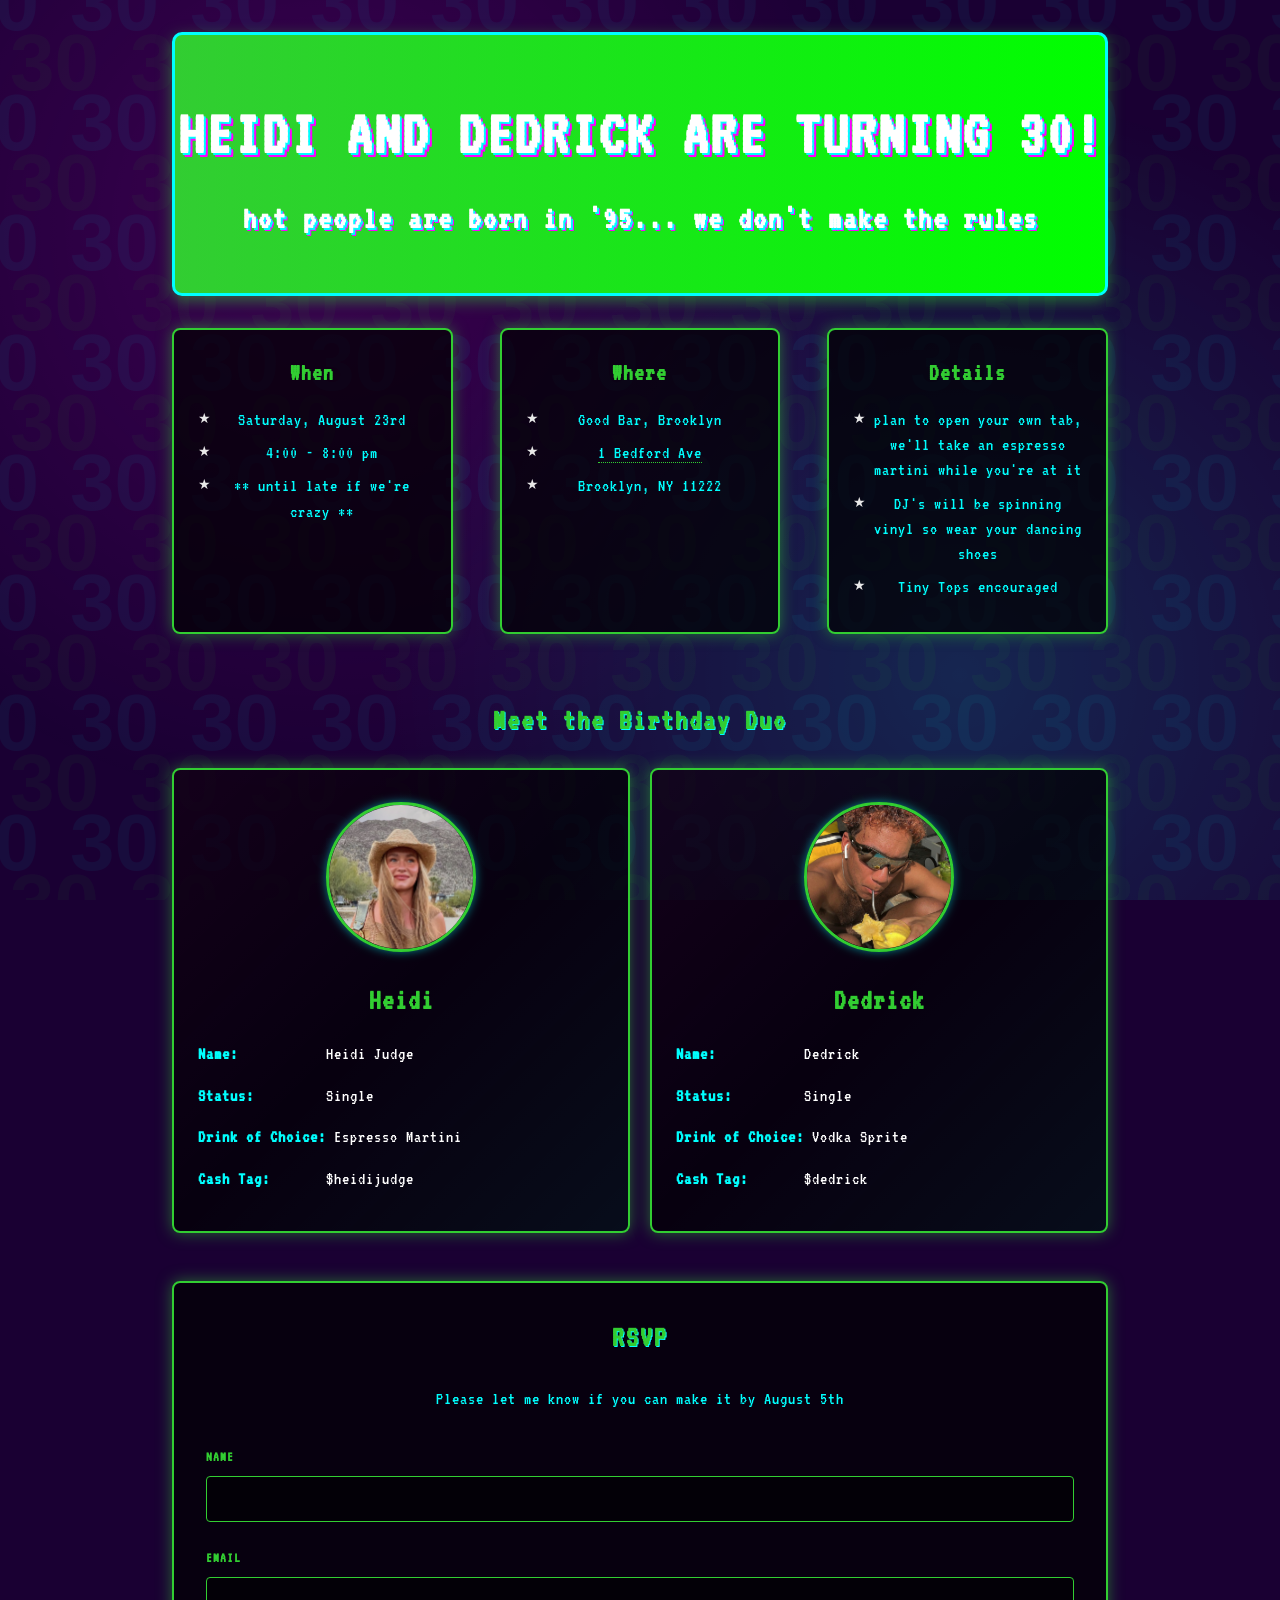
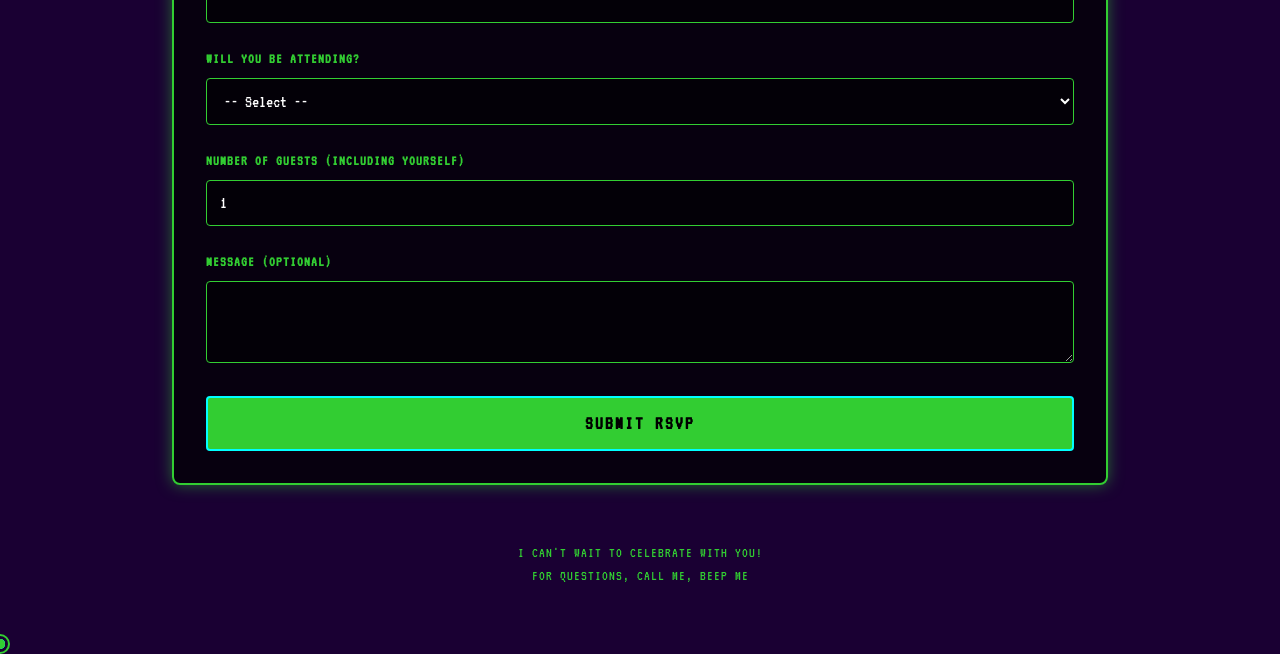
==== index.html @ 0c401581 "Fix form action URL by removing duplicate prefix" ====
<!DOCTYPE html>
<html lang="en">
<head>
    <meta charset="UTF-8">
    <meta name="viewport" content="width=device-width, initial-scale=1.0">
    <title>My 30th Birthday Celebration - Y2K Style!</title>
    <link rel="stylesheet" href="styles.css">
    <link href="https://fonts.googleapis.com/css2?family=VT323&display=swap" rel="stylesheet">
</head>
<body>
    <div class="container">
        <header>
            <h1>Heidi and Dedrick are turning 30!</h1>
            <h2 class="birthday-name">hot people are born in '95... we don't make the rules </h2>
        </header>
        
        <section class="details">
            <div class="detail-item">
                <h3>When</h3>
                <p class="star-bullet">Saturday, August 23rd </p>
                <p class="star-bullet">4:00 - 8:00 pm</p>
                <p class="star-bullet">** until late if we're crazy **</p>
                
            </div>
            
            <div class="detail-item">
                <h3>Where</h3>
                <p class="star-bullet">Good Bar, Brooklyn</p>
                <p class="star-bullet"><a href="https://www.google.com/maps/place/Good+Bar/data=!4m2!3m1!1s0x0:0xf91e7366af03e8f9?sa=X&ved=1t:2428&ictx=111" target="_blank">1 Bedford Ave</a></p>
                <p class="star-bullet">Brooklyn, NY 11222</p>
            </div>
            
            <div class="detail-item">
                <h3>Details</h3>
                <p class="star-bullet">plan to open your own tab, we'll take an espresso martini while you're at it </p>
                <p class="star-bullet">DJ's will be spinning vinyl so wear your dancing shoes</p>
                <p class="star-bullet">Tiny Tops encouraged</p>
            </div>
        </section>
        
        <section class="bio-section">
            <h2>Meet the Birthday Duo</h2>
            <div class="bio-container">
                <div class="bio-box">
                    <div class="bio-photo">
                        <img src="images/IMG_8978.jpg" alt="Heidi">
                    </div>
                    <h3>Heidi</h3>
                    <div class="bio-item">
                        <span class="bio-label">Name:</span>
                        <span class="bio-value">Heidi Judge</span>
                    </div>
                    <div class="bio-item">
                        <span class="bio-label">Status:</span>
                        <span class="bio-value">Single</span>
                    </div>
                    <div class="bio-item">
                        <span class="bio-label">Drink of Choice:</span>
                        <span class="bio-value">Espresso Martini</span>
                    </div>
                    <div class="bio-item">
                        <span class="bio-label">Cash Tag:</span>
                        <span class="bio-value">$heidijudge</span>
                    </div>
                </div>
                
                <div class="bio-box">
                    <div class="bio-photo">
                        <img src="images/IMG_8967.jpeg" alt="Dedrick">
                    </div>
                    <h3>Dedrick</h3>
                    <div class="bio-item">
                        <span class="bio-label">Name:</span>
                        <span class="bio-value">Dedrick</span>
                    </div>
                    <div class="bio-item">
                        <span class="bio-label">Status:</span>
                        <span class="bio-value">Single</span>
                    </div>
                    <div class="bio-item">
                        <span class="bio-label">Drink of Choice:</span>
                        <span class="bio-value">Vodka Sprite</span>
                    </div>
                    <div class="bio-item">
                        <span class="bio-label">Cash Tag:</span>
                        <span class="bio-value">$dedrick</span>
                    </div>
                </div>
            </div>
        </section>
        
        <section class="rsvp">
            <h2>RSVP</h2>
            <p>Please let me know if you can make it by August 5th</p>
            <form id="rsvp-form" action="https://formspree.io/f/xjkwgnjy" method="POST">
                <div class="form-group">
                    <label for="name">Name</label>
                    <input type="text" id="name" name="name" required>
                </div>
                
                <div class="form-group">
                    <label for="email">Email</label>
                    <input type="email" id="email" name="email" required>
                </div>
                
                <div class="form-group">
                    <label for="attending">Will you be attending?</label>
                    <select id="attending" name="attending" required>
                        <option value="">-- Select --</option>
                        <option value="yes">Yes, I'll be there!</option>
                        <option value="no">Sorry, I can't make it</option>
                    </select>
                </div>
                
                <div class="form-group">
                    <label for="guests">Number of guests (including yourself)</label>
                    <input type="number" id="guests" name="guests" min="1" max="2" value="1">
                </div>
                
                <div class="form-group">
                    <label for="message">Message (optional)</label>
                    <textarea id="message" name="message" rows="3"></textarea>
                </div>
                
                <!-- Hidden fields for Formspree configuration -->
                <input type="hidden" name="_next" value="thanks.html">
                <input type="hidden" name="_subject" value="New RSVP for 30th Birthday Party!">
                <input type="hidden" name="_cc" value="heidijudge22@gmail.com">
                
                <button type="submit" class="btn">Submit RSVP</button>
                <div id="form-status" class="form-status"></div>
            </form>
        </section> 
        
        <footer>
            <p>I can't wait to celebrate with you!</p>
            <p>For questions, call me, beep me</p>
        </footer>
    </div>

    <script src="confetti.js"></script>
    <script src="script.js"></script>
    <script src="form-handler.js"></script>
</body>
</html>
---- styles.css ----
/* Y2K-Inspired Styles for Birthday Invitation Website */

@import url('https://fonts.googleapis.com/css2?family=VT323&display=swap');

* {
    margin: 0;
    padding: 0;
    box-sizing: border-box;
}

body {
    font-family: 'VT323', monospace;
    line-height: 1.6;
    background-color: #1a0033; /* Deep purple background */
    color: #fff;
    letter-spacing: 1px;
    font-size: 18px;
    position: relative;
}

/* Create the "30" background pattern */
body::before {
    content: "";
    position: fixed;
    top: 0;
    left: 0;
    width: 100%;
    height: 100%;
    pointer-events: none;
    background-image: 
        url("data:image/svg+xml,%3Csvg xmlns='http://www.w3.org/2000/svg' width='120' height='120' viewBox='0 0 120 120'%3E%3Ctext x='10' y='90' font-family='Arial' font-size='80' font-weight='bold' fill='%2332CD32' fill-opacity='0.1'%3E30%3C/text%3E%3C/svg%3E"),
        url("data:image/svg+xml,%3Csvg xmlns='http://www.w3.org/2000/svg' width='120' height='120' viewBox='0 0 120 120'%3E%3Ctext x='10' y='90' font-family='Arial' font-size='80' font-weight='bold' fill='%2300FFFF' fill-opacity='0.1'%3E30%3C/text%3E%3C/svg%3E");
    background-position: 0 0, 60px 60px;
    background-size: 120px 120px;
    opacity: 0.5;
    z-index: -1;
}

/* Add a gradient overlay */
body::after {
    content: "";
    position: fixed;
    top: 0;
    left: 0;
    width: 100%;
    height: 100%;
    pointer-events: none;
    background: 
        radial-gradient(circle at 25% 25%, rgba(255, 0, 255, 0.15) 0%, transparent 50%),
        radial-gradient(circle at 75% 75%, rgba(0, 255, 255, 0.15) 0%, transparent 50%);
    z-index: -2;
}

.container {
    max-width: 1000px;
    margin: 0 auto;
    padding: 2rem;
}

header {
    text-align: center;
    padding: 3rem 0;
    background: linear-gradient(to right, #32CD32, #00FF00);
    border-radius: 10px;
    margin-bottom: 2rem;
    box-shadow: 0 5px 15px rgba(50, 205, 50, 0.5);
    border: 3px solid #00FFFF;
}

h1 {
    font-family: 'VT323', monospace;
    font-size: 4rem;
    color: #fff;
    text-shadow: 2px 2px 0 #00FFFF, 4px 4px 0 #FF00FF;
    margin-bottom: 0.5rem;
    letter-spacing: 2px;
    text-transform: uppercase;
}

h2 {
    font-size: 1.8rem;
    color: #fff;
    font-weight: 700;
    text-shadow: 1px 1px 0 #00FFFF;
    letter-spacing: 1px;
}

.birthday-name {
    font-family: 'VT323', monospace;
    font-size: 2rem;
    text-shadow: 2px 2px 0 #00FFFF, 3px 3px 0 #FF00FF;
    letter-spacing: 2px;
    margin-top: 0.5rem;
}

.details {
    display: flex;
    flex-wrap: wrap;
    justify-content: space-between;
    margin-bottom: 3rem;
}

.detail-item {
    flex-basis: 30%;
    background-color: rgba(0, 0, 0, 0.7);
    padding: 1.5rem;
    border-radius: 8px;
    box-shadow: 0 0 15px rgba(50, 205, 50, 0.5);
    text-align: center;
    margin-bottom: 1rem;
    border: 2px solid #32CD32;
}

.detail-item h3 {
    font-size: 1.5rem;
    color: #32CD32;
    margin-bottom: 1rem;
    font-weight: 700;
    font-family: 'VT323', monospace;
    letter-spacing: 1px;
}

.detail-item p {
    margin-bottom: 0.5rem;
    color: #00FFFF;
    line-height: 1.4;
}

/* Bio Section Styles */
.bio-section {
    margin-bottom: 3rem;
}

.bio-section h2 {
    text-align: center;
    color: #32CD32;
    margin-bottom: 1.5rem;
    font-family: 'VT323', monospace;
    letter-spacing: 2px;
    text-shadow: 1px 1px 0 #00FFFF;
}

.bio-container {
    display: flex;
    flex-wrap: wrap;
    justify-content: space-between;
    gap: 20px;
}

.bio-box {
    flex: 1;
    min-width: 280px;
    background-color: rgba(0, 0, 0, 0.7);
    padding: 1.5rem;
    padding-top: 2rem;
    border-radius: 8px;
    box-shadow: 0 0 15px rgba(50, 205, 50, 0.5);
    border: 2px solid #32CD32;
    position: relative;
    overflow: hidden;
}

.bio-box::before {
    content: "";
    position: absolute;
    top: 0;
    left: 0;
    right: 0;
    bottom: 0;
    background: linear-gradient(135deg, rgba(255, 0, 255, 0.05) 0%, transparent 50%, rgba(0, 255, 255, 0.05) 100%);
    pointer-events: none;
    z-index: 0;
}

.bio-photo {
    text-align: center;
    margin-bottom: 1rem;
    position: relative;
    z-index: 1;
}

.bio-photo img {
    width: 150px;
    height: 150px;
    object-fit: cover;
    border-radius: 50%;
    border: 3px solid #32CD32;
    box-shadow: 0 0 10px rgba(0, 255, 255, 0.5);
    transition: transform 0.3s ease, box-shadow 0.3s ease;
}

.bio-photo img:hover {
    transform: scale(1.05);
    box-shadow: 0 0 15px rgba(0, 255, 255, 0.8);
}

.bio-box h3 {
    color: #32CD32;
    font-size: 1.8rem;
    margin-bottom: 1rem;
    text-align: center;
    font-family: 'VT323', monospace;
    letter-spacing: 1px;
    position: relative;
    z-index: 1;
}

.bio-item {
    margin-bottom: 0.8rem;
    position: relative;
    z-index: 1;
    display: flex;
    flex-wrap: wrap;
}

.bio-label {
    color: #00FFFF;
    font-weight: bold;
    margin-right: 0.5rem;
    min-width: 120px;
}

.bio-value {
    color: #FFFFFF;
}

.star-bullet {
    position: relative;
    padding-left: 20px;
    text-indent: 0;
    margin-left: 0;
}

.star-bullet::before {
    content: "★";
    position: absolute;
    left: 0;
    top: 2px; /* Adjusted to better align with text */
    color: #E8E8E8; /* Brighter silver color */
    font-size: 14px;
    display: inline-block;
    width: 14px;
    text-align: center;
}

/* Style for location link */
.star-bullet a {
    color: #00FFFF;
    text-decoration: none;
    border-bottom: 1px dotted #32CD32;
    transition: all 0.3s ease;
}

.star-bullet a:hover {
    color: #32CD32;
    border-bottom: 1px solid #00FFFF;
    text-shadow: 0 0 5px rgba(0, 255, 255, 0.5);
}

.rsvp {
    background-color: rgba(0, 0, 0, 0.7);
    padding: 2rem;
    border-radius: 8px;
    box-shadow: 0 0 15px rgba(50, 205, 50, 0.5);
    margin-bottom: 2rem;
    border: 2px solid #32CD32;
}

.rsvp h2 {
    color: #32CD32;
    text-align: center;
    margin-bottom: 1.5rem;
    font-family: 'VT323', monospace;
    letter-spacing: 2px;
}

.rsvp p {
    text-align: center;
    margin-bottom: 2rem;
    color: #00FFFF;
}

.form-group {
    margin-bottom: 1.5rem;
}

label {
    display: block;
    margin-bottom: 0.5rem;
    font-weight: 600;
    color: #32CD32;
    text-transform: uppercase;
    letter-spacing: 1px;
    font-size: 0.9rem;
}

input, select, textarea {
    width: 100%;
    padding: 0.8rem;
    background-color: rgba(0, 0, 0, 0.5);
    border: 1px solid #32CD32;
    border-radius: 4px;
    font-family: 'VT323', monospace;
    font-size: 1.1rem;
    color: #fff;
}

input:focus, select:focus, textarea:focus {
    outline: none;
    box-shadow: 0 0 10px rgba(50, 205, 50, 0.8);
    border-color: #00FFFF;
}

.btn {
    display: block;
    width: 100%;
    padding: 1rem;
    background-color: #32CD32;
    color: #000;
    border: none;
    border-radius: 4px;
    font-size: 1.2rem;
    font-weight: 600;
    cursor: pointer;
    transition: all 0.3s ease;
    text-transform: uppercase;
    letter-spacing: 2px;
    border: 2px solid #00FFFF;
    font-family: 'VT323', monospace;
}

.btn:hover {
    background-color: #00FF00;
    box-shadow: 0 0 15px rgba(50, 205, 50, 0.8);
    transform: scale(1.02);
}

footer {
    text-align: center;
    padding: 1.5rem 0;
    color: #32CD32;
    font-size: 0.9rem;
    text-transform: uppercase;
    letter-spacing: 1px;
}

/* Responsive Design */
@media (max-width: 768px) {
    .details {
        flex-direction: column;
    }
    
    .detail-item {
        flex-basis: 100%;
        margin-bottom: 1.5rem;
    }
    
    .bio-container {
        flex-direction: column;
    }
    
    .bio-box {
        margin-bottom: 1.5rem;
    }
    
    h1 {
        font-size: 3rem;
    }
    
    h2 {
        font-size: 1.5rem;
    }
}

/* Google Form Styling */
.google-form-container {
    width: 100%;
    margin: 20px 0;
}

#google-form {
    width: 100%;
    min-height: 700px;
    border: 2px solid #32CD32;
    border-radius: 8px;
    background-color: rgba(0, 0, 0, 0.5);
}

.google-form-link {
    margin: 30px 0;
    text-align: center;
}

/* Form Status Styling */
.form-status {
    margin-top: 20px;
    padding: 10px;
    border-radius: 5px;
    text-align: center;
    font-size: 1.2rem;
    display: none;
}

.form-status.success {
    display: block;
    background-color: rgba(50, 205, 50, 0.2);
    border: 2px solid #32CD32;
    color: #32CD32;
}

.form-status.error {
    display: block;
    background-color: rgba(255, 0, 0, 0.2);
    border: 2px solid #FF0000;
    color: #FF0000;
}
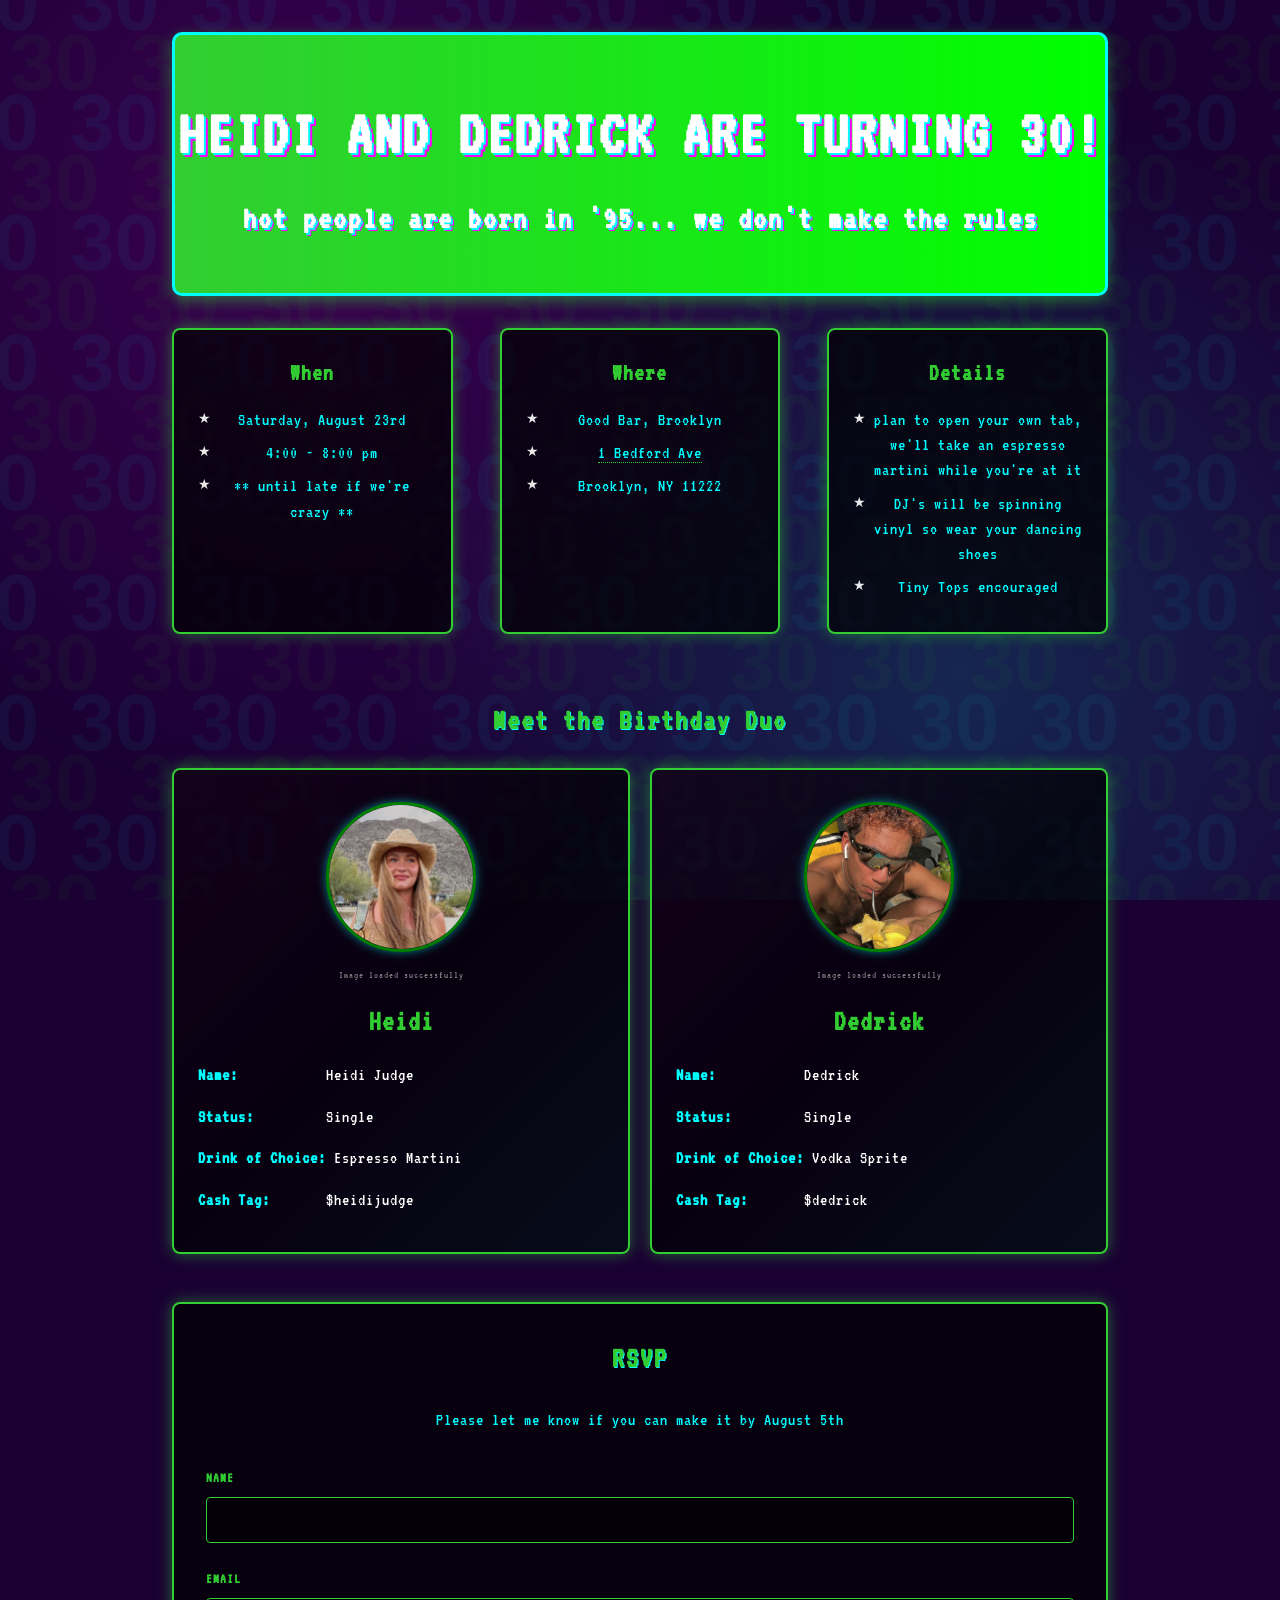
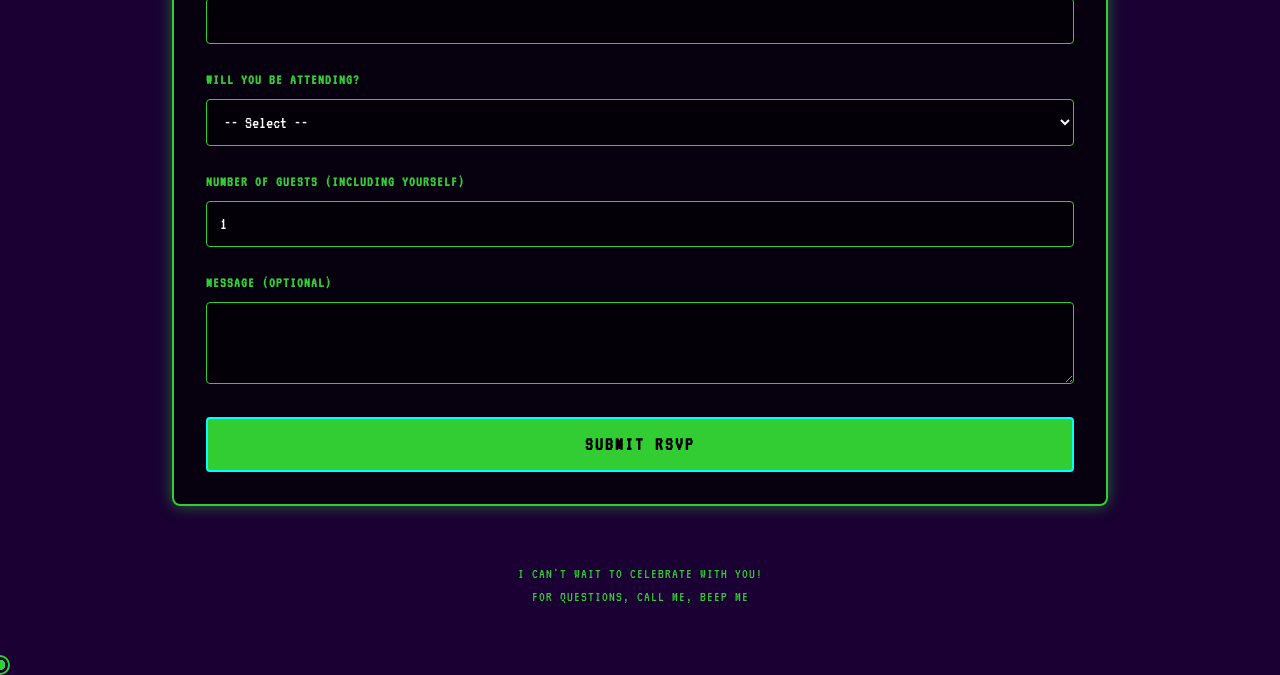
==== commit c3d851ab: "Add debugging for bio photos and direct image test page" ====
--- a/index.html
+++ b/index.html
@@ -43,7 +43,13 @@
             <div class="bio-container">
                 <div class="bio-box">
                     <div class="bio-photo">
-                        <img src="images/IMG_8978.jpg" alt="Heidi">
+                        <img src="IMG_8978.jpg" alt="Heidi" 
+                             style="width: 150px; height: 150px; object-fit: cover; border-radius: 50%; border: 3px solid #32CD32; box-shadow: 0 0 10px rgba(0, 255, 255, 0.5);"
+                             onload="this.style.border='3px solid green'; this.parentNode.querySelector('div').textContent='Image loaded successfully';"
+                             onerror="this.style.border='2px solid red'; this.style.width='50px'; this.style.height='50px'; this.alt='Image failed to load';"
+                        >
+                        <!-- Debug info -->
+                        <div style="font-size: 10px; color: #888; margin-top: 5px;">Image path: IMG_8978.jpg</div>
                     </div>
                     <h3>Heidi</h3>
                     <div class="bio-item">
@@ -66,7 +72,13 @@
                 
                 <div class="bio-box">
                     <div class="bio-photo">
-                        <img src="images/IMG_8967.jpeg" alt="Dedrick">
+                        <img src="IMG_8967.jpeg" alt="Dedrick" 
+                             style="width: 150px; height: 150px; object-fit: cover; border-radius: 50%; border: 3px solid #32CD32; box-shadow: 0 0 10px rgba(0, 255, 255, 0.5);"
+                             onload="this.style.border='3px solid green'; this.parentNode.querySelector('div').textContent='Image loaded successfully';"
+                             onerror="this.style.border='2px solid red'; this.style.width='50px'; this.style.height='50px'; this.alt='Image failed to load';"
+                        >
+                        <!-- Debug info -->
+                        <div style="font-size: 10px; color: #888; margin-top: 5px;">Image path: IMG_8967.jpeg</div>
                     </div>
                     <h3>Dedrick</h3>
                     <div class="bio-item">
@@ -92,7 +104,7 @@
         <section class="rsvp">
             <h2>RSVP</h2>
             <p>Please let me know if you can make it by August 5th</p>
-            <form id="rsvp-form" action="https://formspree.io/f/xjkwgnjy" method="POST">
+            <form id="rsvp-form" action="https://formspree.io/f/xwpovgye" method="POST">
                 <div class="form-group">
                     <label for="name">Name</label>
                     <input type="text" id="name" name="name" required>
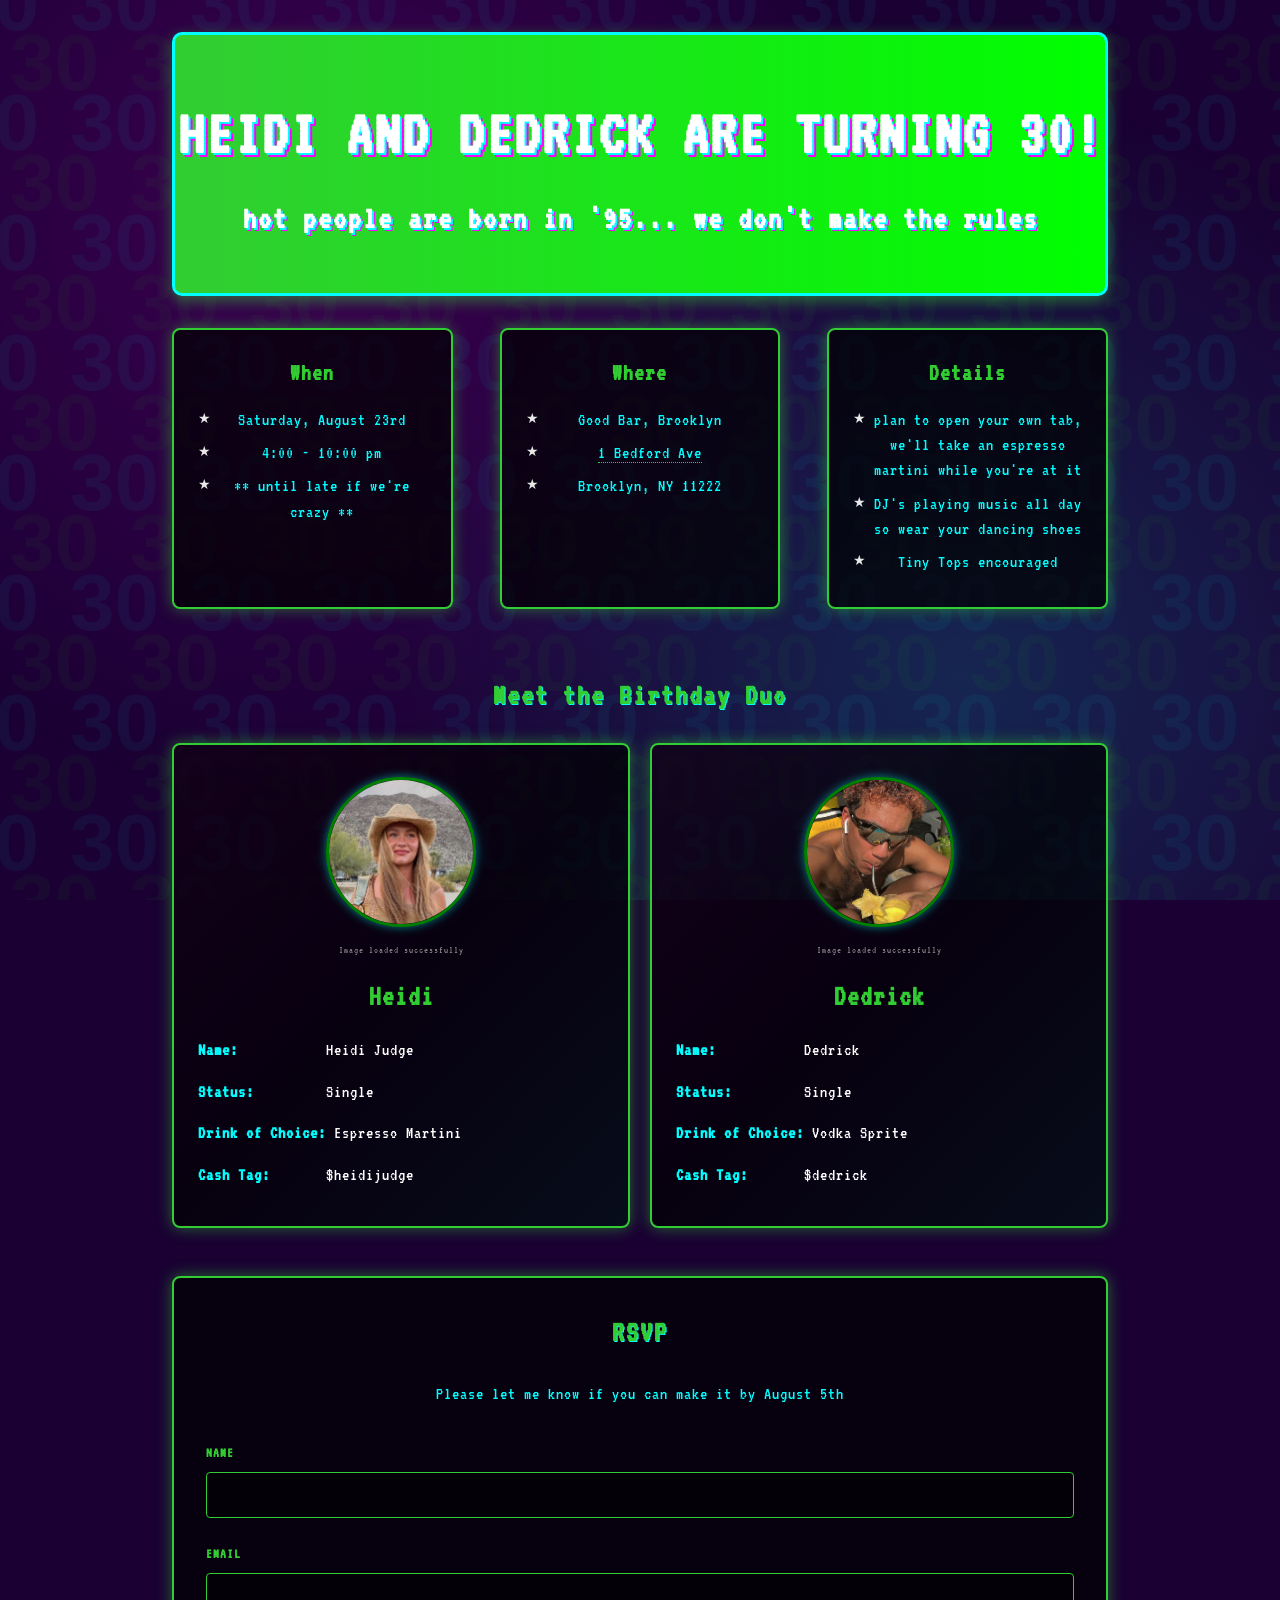
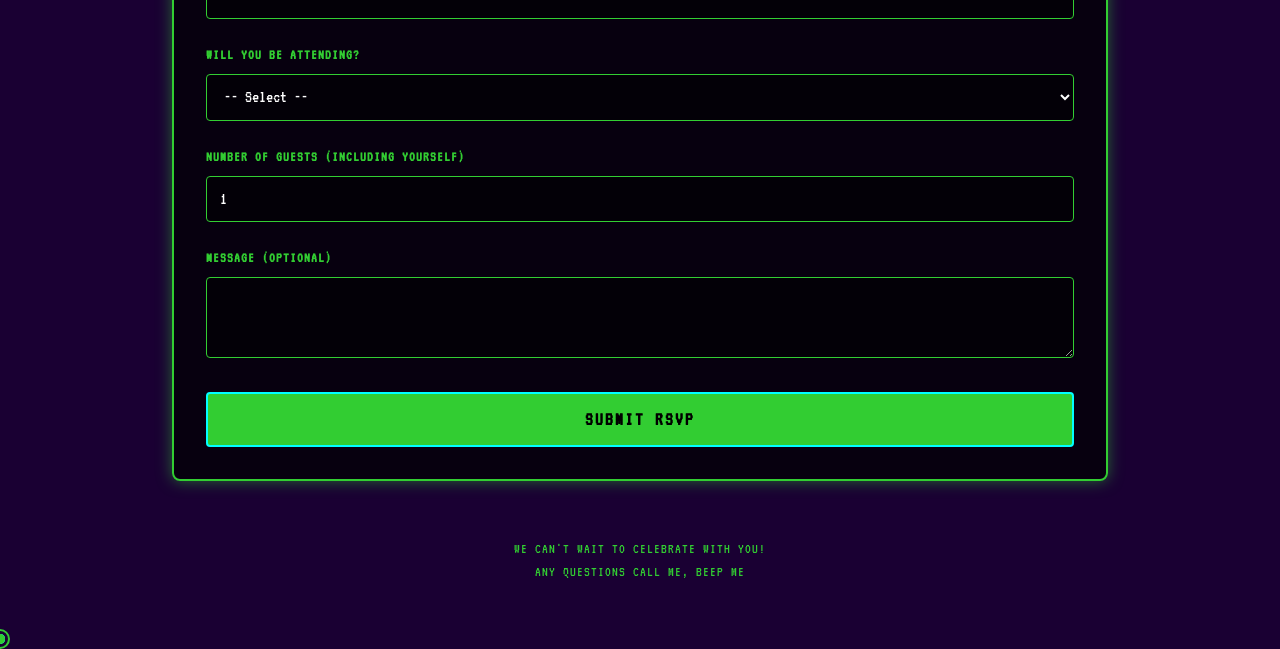
==== commit a9937105: "Restore bio photos to website" ====
--- a/index.html
+++ b/index.html
@@ -18,7 +18,7 @@
             <div class="detail-item">
                 <h3>When</h3>
                 <p class="star-bullet">Saturday, August 23rd </p>
-                <p class="star-bullet">4:00 - 8:00 pm</p>
+                <p class="star-bullet">4:00 - 10:00 pm</p>
                 <p class="star-bullet">** until late if we're crazy **</p>
                 
             </div>
@@ -33,7 +33,7 @@
             <div class="detail-item">
                 <h3>Details</h3>
                 <p class="star-bullet">plan to open your own tab, we'll take an espresso martini while you're at it </p>
-                <p class="star-bullet">DJ's will be spinning vinyl so wear your dancing shoes</p>
+                <p class="star-bullet">DJ's playing music all day so wear your dancing shoes</p>
                 <p class="star-bullet">Tiny Tops encouraged</p>
             </div>
         </section>
@@ -145,8 +145,8 @@
         </section> 
         
         <footer>
-            <p>I can't wait to celebrate with you!</p>
-            <p>For questions, call me, beep me</p>
+            <p>We can't wait to celebrate with you!</p>
+            <p>Any questions call me, beep me</p>
         </footer>
     </div>
 
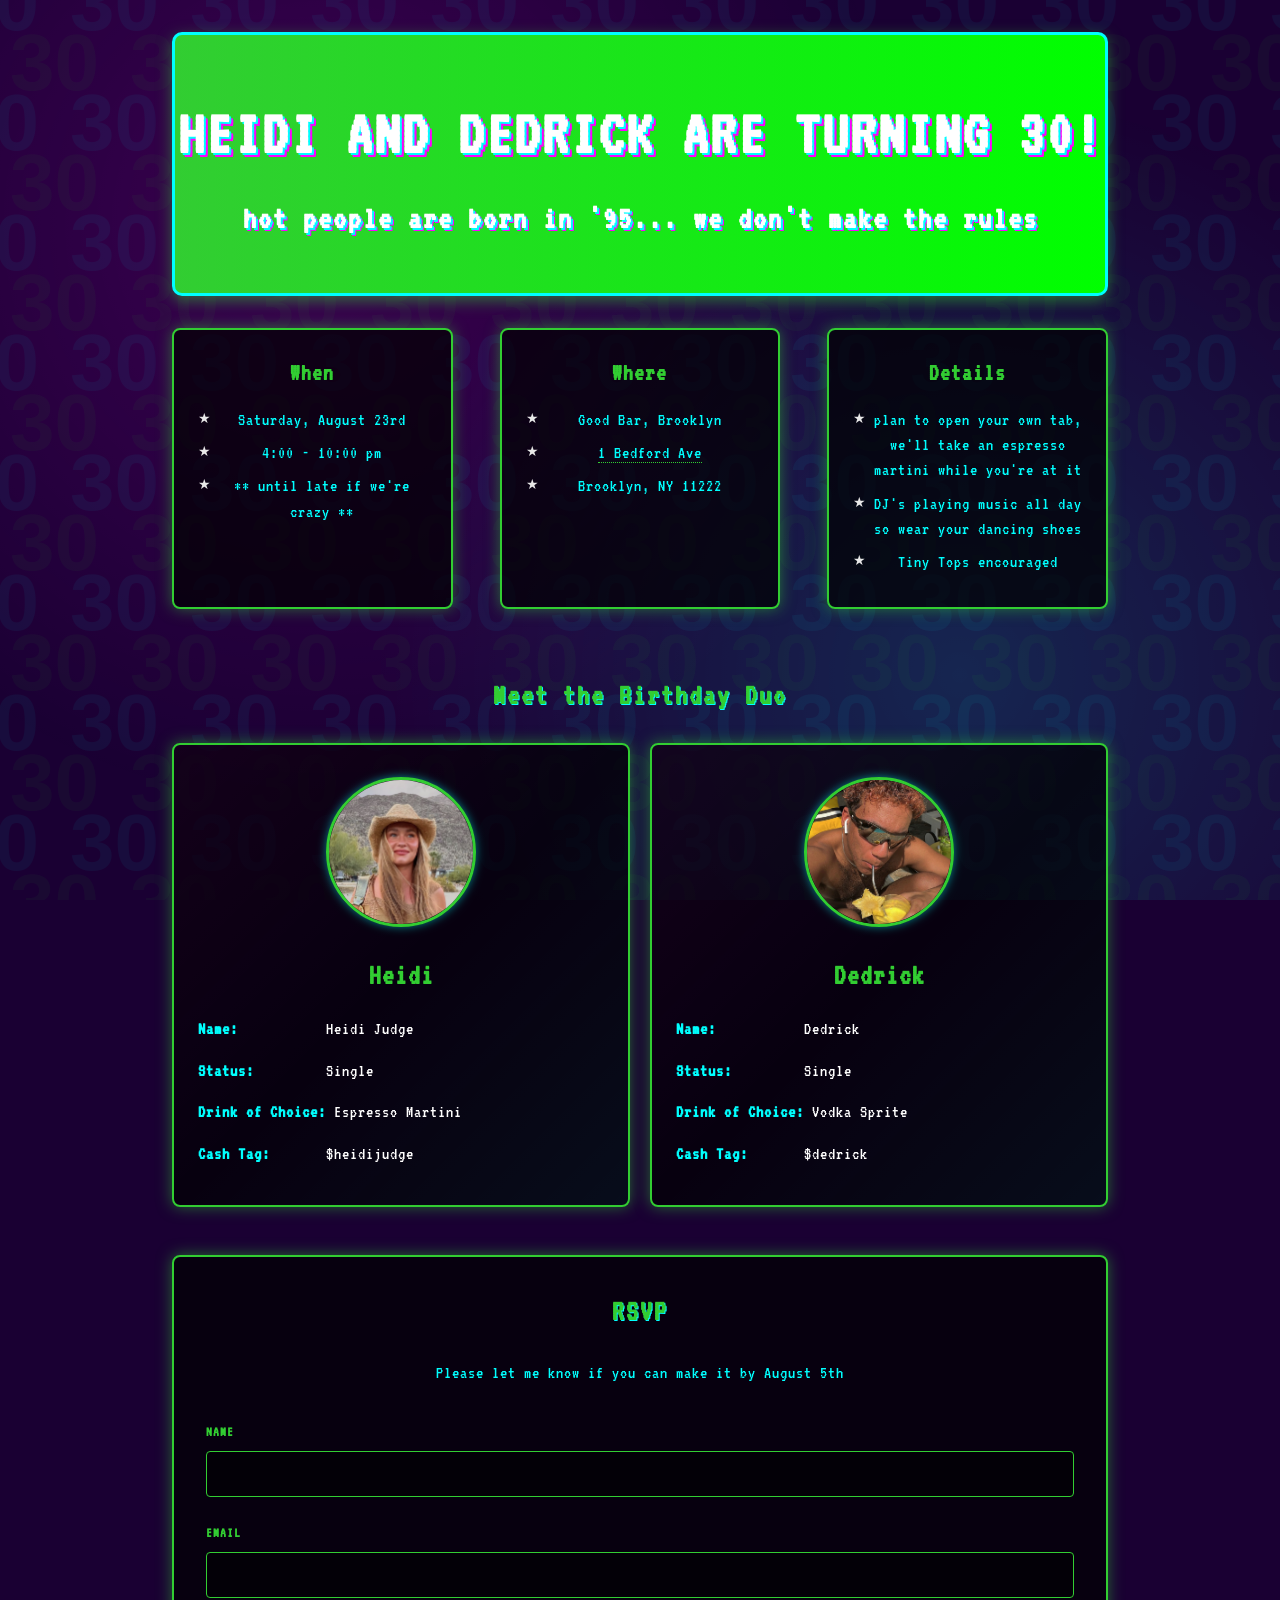
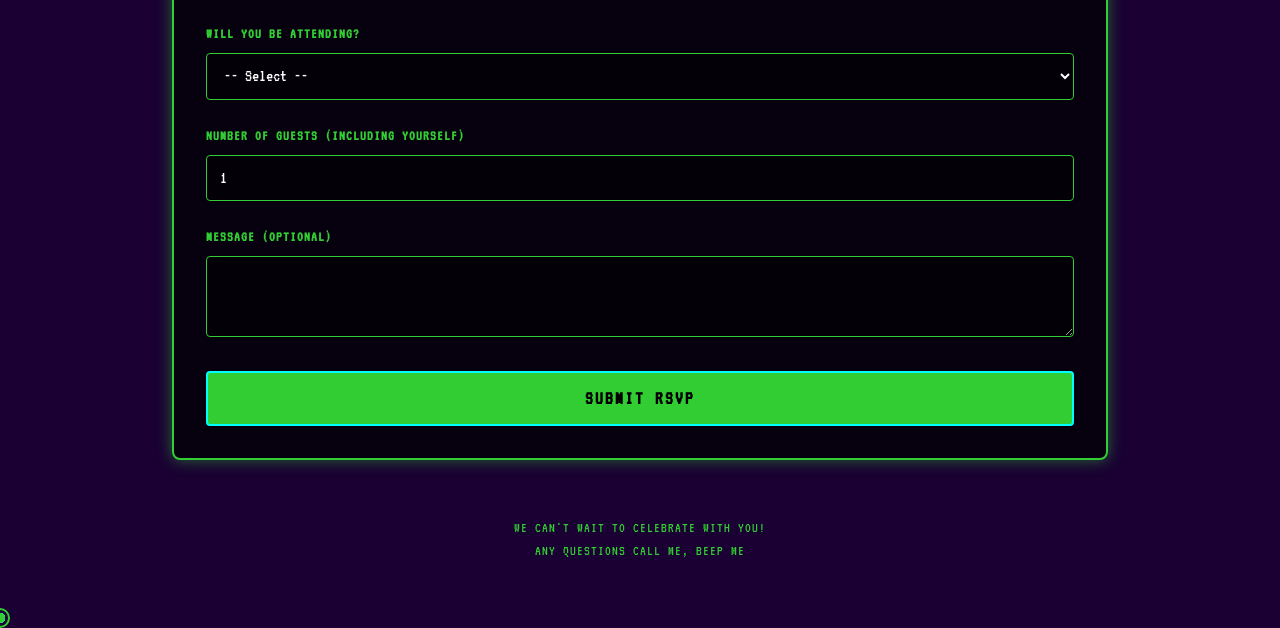
==== commit a442e33b: "Remove debug text under bio images" ====
--- a/index.html
+++ b/index.html
@@ -45,11 +45,8 @@
                     <div class="bio-photo">
                         <img src="IMG_8978.jpg" alt="Heidi" 
                              style="width: 150px; height: 150px; object-fit: cover; border-radius: 50%; border: 3px solid #32CD32; box-shadow: 0 0 10px rgba(0, 255, 255, 0.5);"
-                             onload="this.style.border='3px solid green'; this.parentNode.querySelector('div').textContent='Image loaded successfully';"
                              onerror="this.style.border='2px solid red'; this.style.width='50px'; this.style.height='50px'; this.alt='Image failed to load';"
                         >
-                        <!-- Debug info -->
-                        <div style="font-size: 10px; color: #888; margin-top: 5px;">Image path: IMG_8978.jpg</div>
                     </div>
                     <h3>Heidi</h3>
                     <div class="bio-item">
@@ -74,11 +71,8 @@
                     <div class="bio-photo">
                         <img src="IMG_8967.jpeg" alt="Dedrick" 
                              style="width: 150px; height: 150px; object-fit: cover; border-radius: 50%; border: 3px solid #32CD32; box-shadow: 0 0 10px rgba(0, 255, 255, 0.5);"
-                             onload="this.style.border='3px solid green'; this.parentNode.querySelector('div').textContent='Image loaded successfully';"
                              onerror="this.style.border='2px solid red'; this.style.width='50px'; this.style.height='50px'; this.alt='Image failed to load';"
                         >
-                        <!-- Debug info -->
-                        <div style="font-size: 10px; color: #888; margin-top: 5px;">Image path: IMG_8967.jpeg</div>
                     </div>
                     <h3>Dedrick</h3>
                     <div class="bio-item">
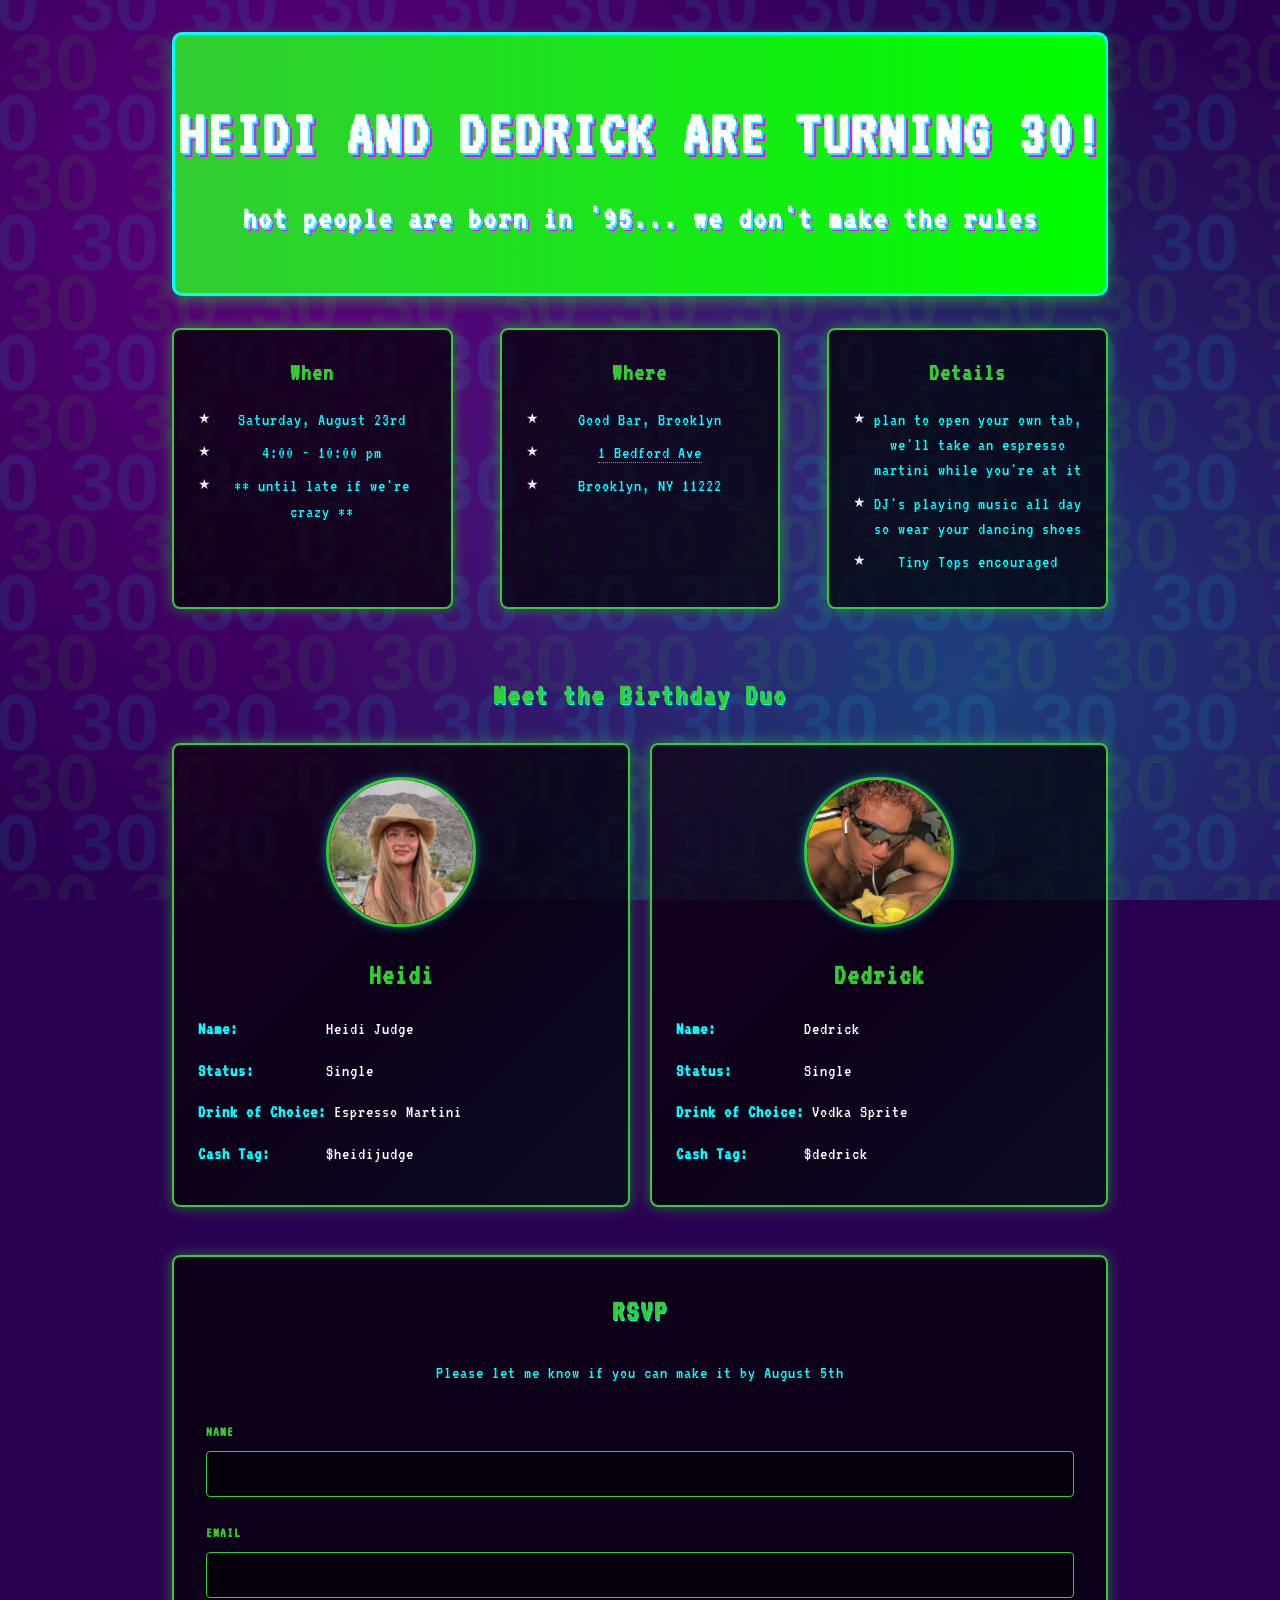
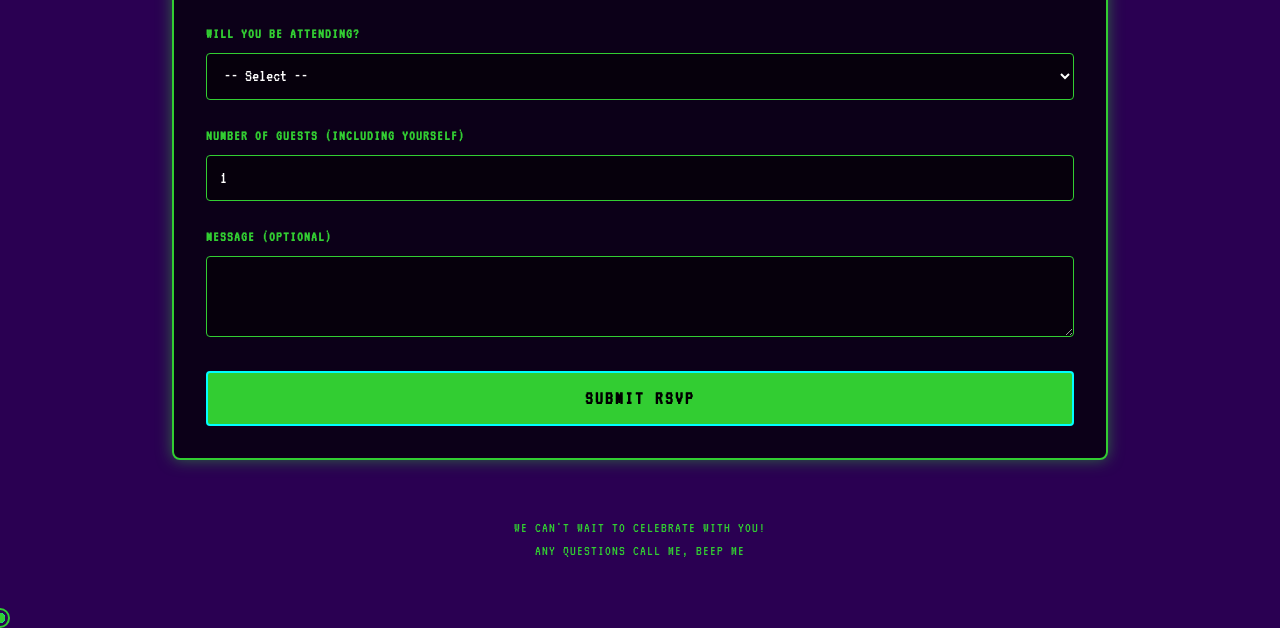
==== commit 2e2d0886: "Add popup confirmation for RSVP form submissions" ====
--- a/index.html
+++ b/index.html
@@ -129,7 +129,6 @@
                 </div>
                 
                 <!-- Hidden fields for Formspree configuration -->
-                <input type="hidden" name="_next" value="thanks.html">
                 <input type="hidden" name="_subject" value="New RSVP for 30th Birthday Party!">
                 <input type="hidden" name="_cc" value="heidijudge22@gmail.com">
                 
--- a/styles.css
+++ b/styles.css
@@ -11,7 +11,7 @@
 body {
     font-family: 'VT323', monospace;
     line-height: 1.6;
-    background-color: #1a0033; /* Deep purple background */
+    background-color: #2a0052; /* Brighter purple background */
     color: #fff;
     letter-spacing: 1px;
     font-size: 18px;
@@ -28,11 +28,11 @@
     height: 100%;
     pointer-events: none;
     background-image: 
-        url("data:image/svg+xml,%3Csvg xmlns='http://www.w3.org/2000/svg' width='120' height='120' viewBox='0 0 120 120'%3E%3Ctext x='10' y='90' font-family='Arial' font-size='80' font-weight='bold' fill='%2332CD32' fill-opacity='0.1'%3E30%3C/text%3E%3C/svg%3E"),
-        url("data:image/svg+xml,%3Csvg xmlns='http://www.w3.org/2000/svg' width='120' height='120' viewBox='0 0 120 120'%3E%3Ctext x='10' y='90' font-family='Arial' font-size='80' font-weight='bold' fill='%2300FFFF' fill-opacity='0.1'%3E30%3C/text%3E%3C/svg%3E");
+        url("data:image/svg+xml,%3Csvg xmlns='http://www.w3.org/2000/svg' width='120' height='120' viewBox='0 0 120 120'%3E%3Ctext x='10' y='90' font-family='Arial' font-size='80' font-weight='bold' fill='%2332CD32' fill-opacity='0.15'%3E30%3C/text%3E%3C/svg%3E"),
+        url("data:image/svg+xml,%3Csvg xmlns='http://www.w3.org/2000/svg' width='120' height='120' viewBox='0 0 120 120'%3E%3Ctext x='10' y='90' font-family='Arial' font-size='80' font-weight='bold' fill='%2300FFFF' fill-opacity='0.15'%3E30%3C/text%3E%3C/svg%3E");
     background-position: 0 0, 60px 60px;
     background-size: 120px 120px;
-    opacity: 0.5;
+    opacity: 0.6;
     z-index: -1;
 }
 
@@ -46,8 +46,8 @@
     height: 100%;
     pointer-events: none;
     background: 
-        radial-gradient(circle at 25% 25%, rgba(255, 0, 255, 0.15) 0%, transparent 50%),
-        radial-gradient(circle at 75% 75%, rgba(0, 255, 255, 0.15) 0%, transparent 50%);
+        radial-gradient(circle at 25% 25%, rgba(255, 0, 255, 0.25) 0%, transparent 60%),
+        radial-gradient(circle at 75% 75%, rgba(0, 255, 255, 0.25) 0%, transparent 60%);
     z-index: -2;
 }
 
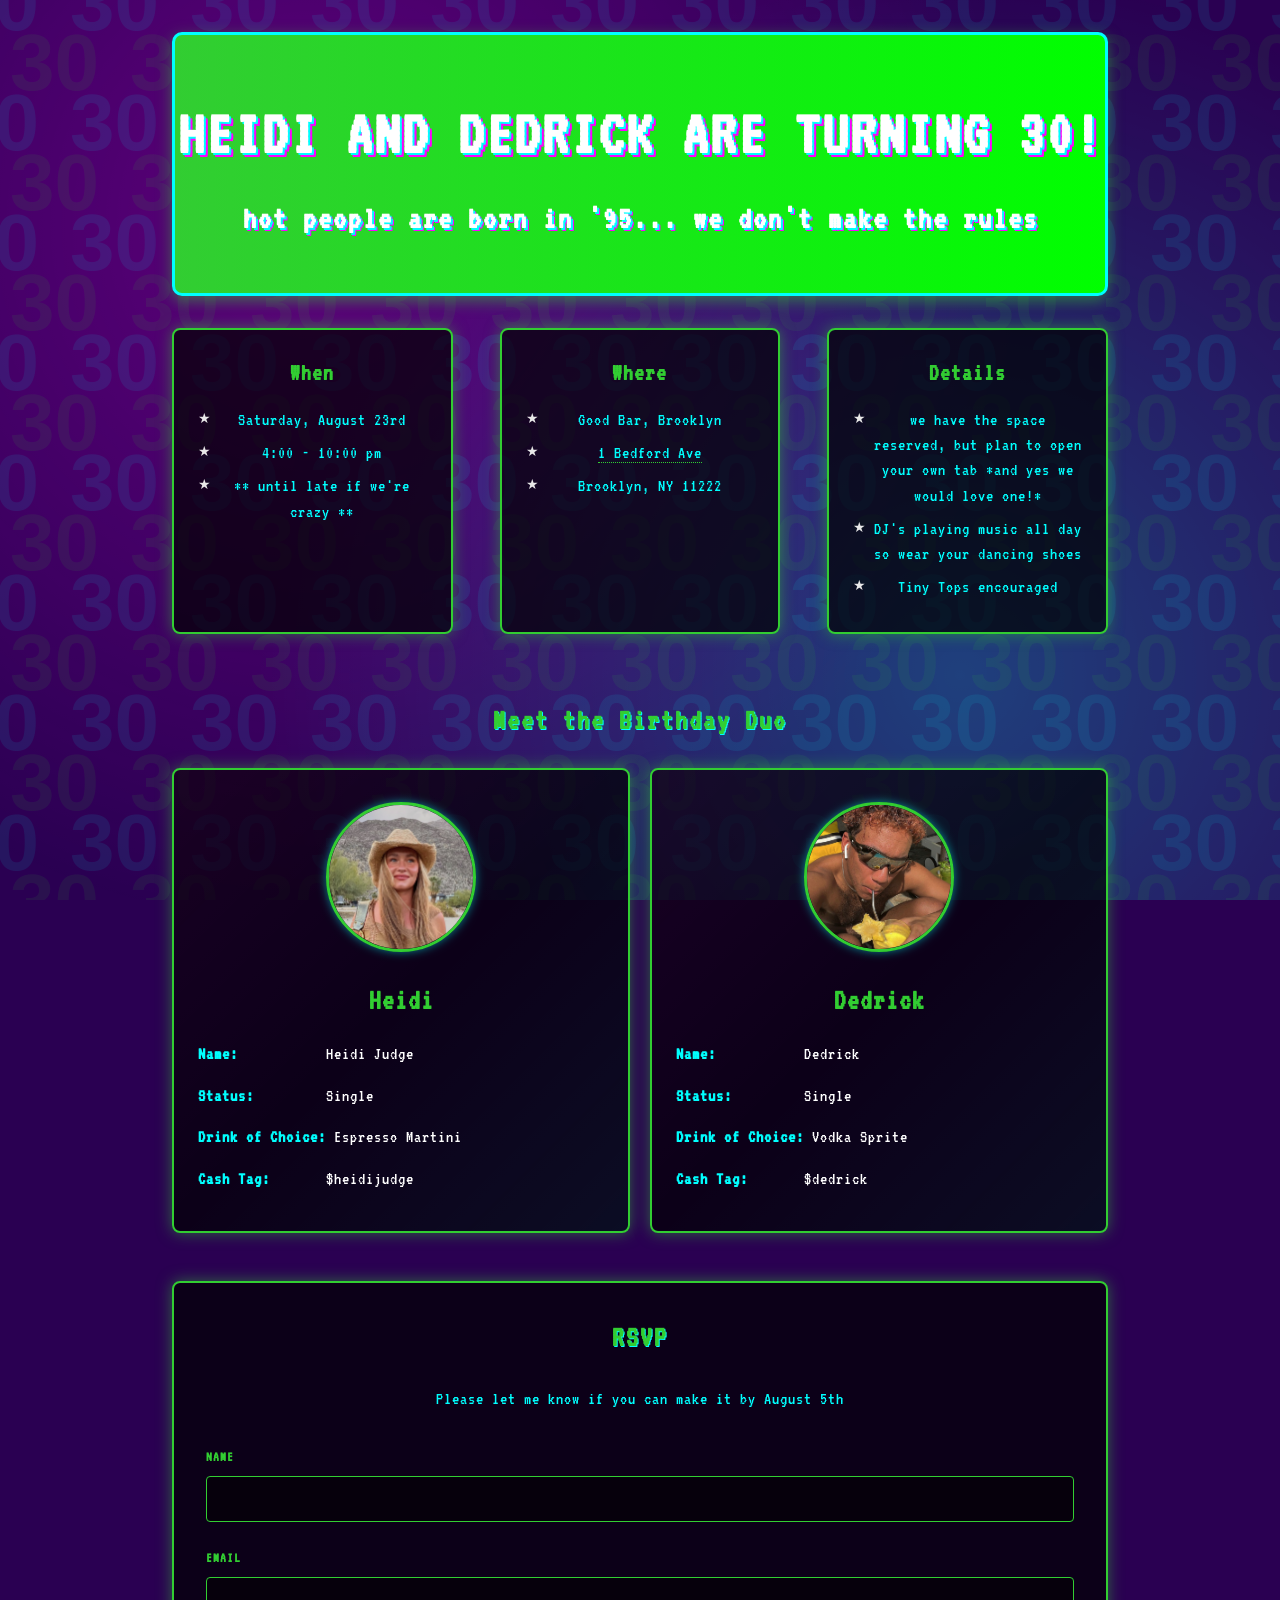
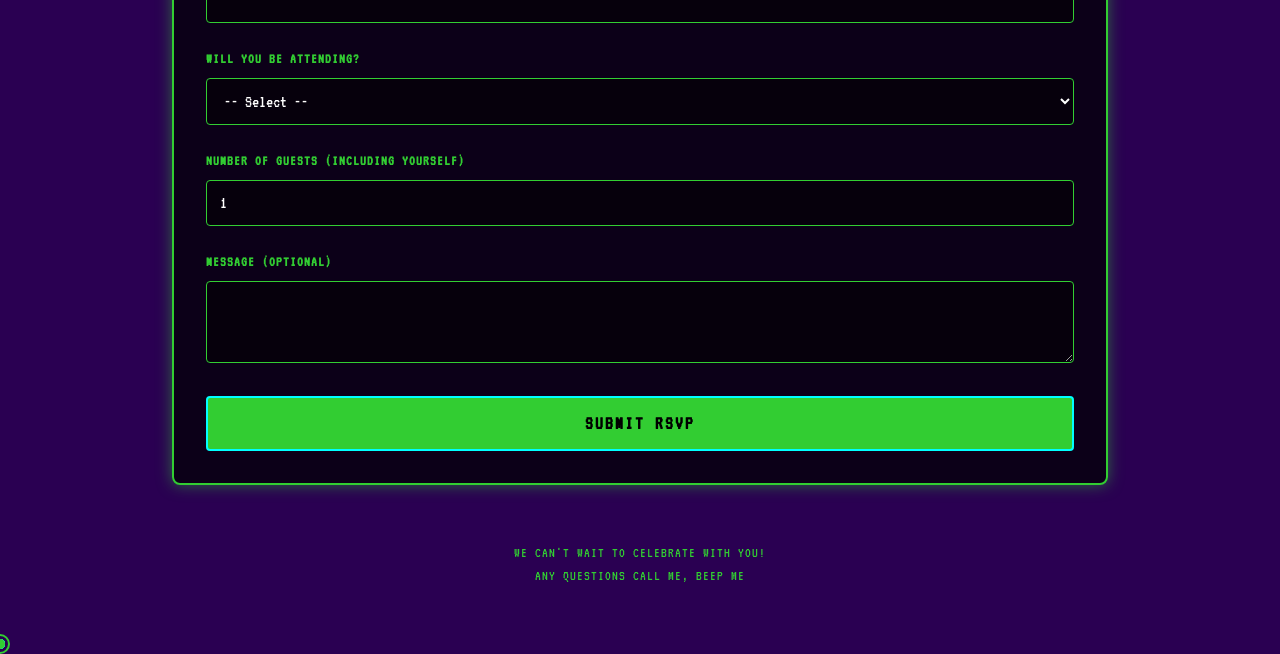
==== commit 77f34cf9: "Update details section with tab info" ====
--- a/index.html
+++ b/index.html
@@ -32,7 +32,7 @@
             
             <div class="detail-item">
                 <h3>Details</h3>
-                <p class="star-bullet">plan to open your own tab, we'll take an espresso martini while you're at it </p>
+                <p class="star-bullet">we have the space reserved, but plan to open your own tab *and yes we would love one!* </p>
                 <p class="star-bullet">DJ's playing music all day so wear your dancing shoes</p>
                 <p class="star-bullet">Tiny Tops encouraged</p>
             </div>
